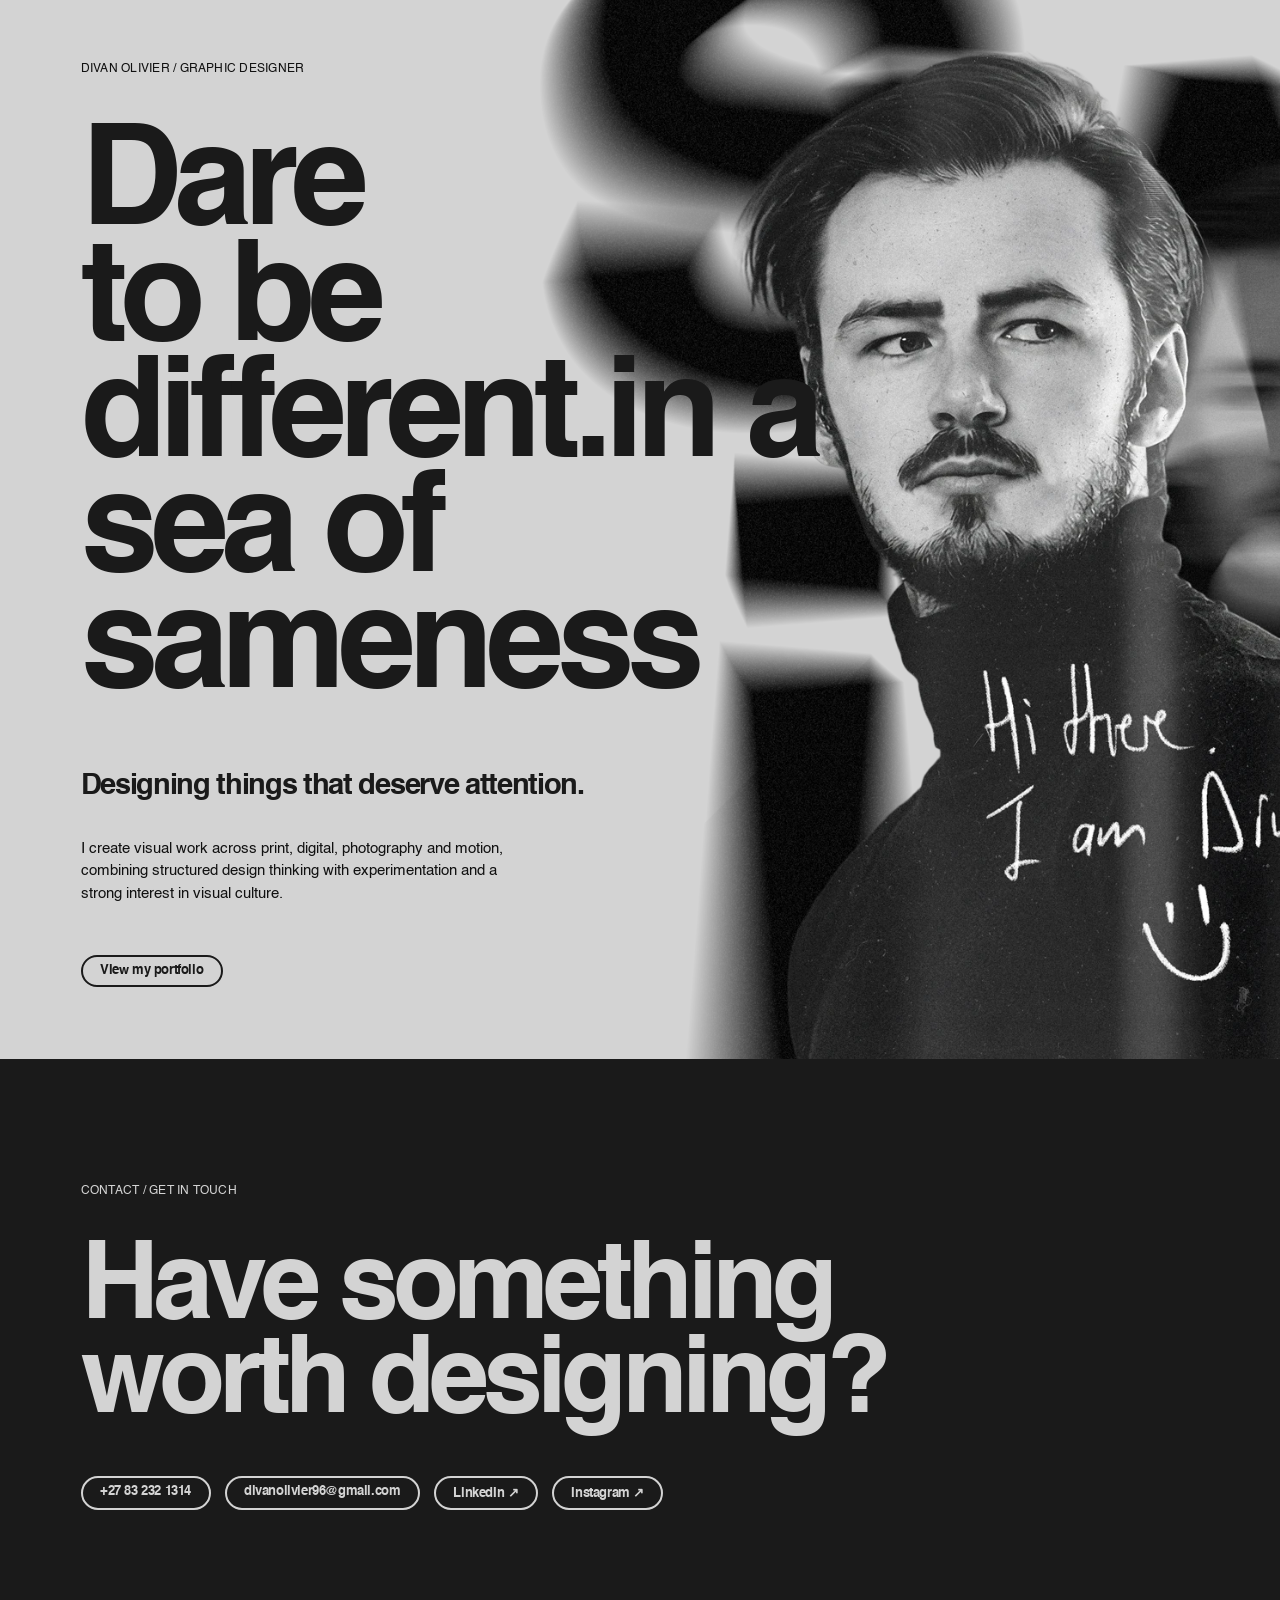
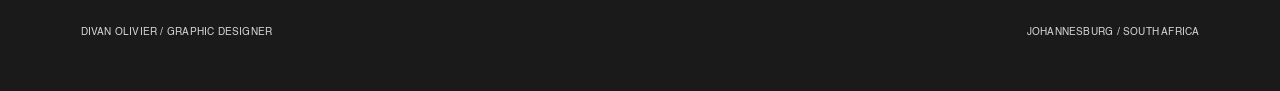
==== index.html @ 2a24aab9 "Add hidden headline message revealed by hover" ====
<!DOCTYPE html>
<html lang="en">
<head>
  <meta charset="UTF-8">
  <meta name="viewport" content="width=device-width, initial-scale=1.0">
  <title>Divan Olivier | Graphic Designer</title>
  <meta name="description" content="Divan Olivier is a graphic designer working across print, digital, photography and motion.">
  <link rel="stylesheet" href="style.css">
</head>
<body>
  <main>
    <section class="hero">
      <canvas class="hero-photo" role="img" aria-label="Portrait of Divan Olivier"></canvas>
      <div class="difference-lens" aria-hidden="true"></div>
      <div class="hero-content">
        <p class="eyebrow">DIVAN OLIVIER / GRAPHIC DESIGNER</p>
        <h1 class="headline-reveal">Dare<br>to be<br>different.<span class="hidden-phrase" aria-hidden="true">in a<br>sea of<br>sameness</span></h1>
        <h2>Designing things that deserve attention.</h2>
        <p class="intro">I create visual work across print, digital, photography and motion, combining structured design thinking with experimentation and a strong interest in visual culture.</p>
        <a class="pill" href="divan-portfolio.pdf" target="_blank" rel="noopener">View my portfolio</a>
      </div>
    </section>

    <section class="contact" aria-labelledby="contact-title">
      <p class="eyebrow">CONTACT / GET IN TOUCH</p>
      <h2 id="contact-title">Have something<br>worth designing?</h2>
      <div class="links">
        <a class="pill" href="tel:+27832321314">+27 83 232 1314</a>
        <a class="pill" href="mailto:divanolivier96@gmail.com">divanolivier96@gmail.com</a>
        <a class="pill" href="https://www.linkedin.com/in/divan-olivier-b3259116b/" target="_blank" rel="noopener">LinkedIn ↗</a>
        <a class="pill" href="https://www.instagram.com/official_divanolivier/" target="_blank" rel="noopener">Instagram ↗</a>
      </div>
      <p class="meta"><span>DIVAN OLIVIER / GRAPHIC DESIGNER</span><span>JOHANNESBURG / SOUTH AFRICA</span></p>
    </section>
  </main>
  <script src="script.js"></script>
</body>
</html>
---- style.css ----
@font-face{font-family:"Helvetica Local";src:url("Helvetica.ttf") format("truetype");font-weight:400;font-display:swap}
@font-face{font-family:"Helvetica Local";src:url("Helvetica-Bold.ttf") format("truetype");font-weight:700;font-display:swap}
@font-face{font-family:"Helvetica Local";src:url("helvetica-light-587ebe5a59211.ttf") format("truetype");font-weight:300;font-display:swap}
:root{--bg:#d3d3d3;--ink:#1a1a1a;--pad:6.3vw}
*{box-sizing:border-box;margin:0;padding:0}
body{background:var(--bg);color:var(--ink);font-family:"Helvetica Local",Helvetica,Arial,sans-serif;font-weight:400;overflow-x:hidden}

.eyebrow{font-size:clamp(11px,.95vw,19px);font-weight:300;letter-spacing:0;text-transform:uppercase}
h1,h2{font-weight:700;letter-spacing:-.05em}
.pill{display:inline-block;border:.2vw solid var(--ink);border-width:max(2px,.16vw);border-radius:99px;padding:.55em 1.3em;color:var(--ink);text-decoration:none;font-size:clamp(13px,1.05vw,21px);font-weight:700;letter-spacing:-.03em;transition:background .25s,color .25s}
.pill:hover{background:var(--ink);color:var(--bg)}

/* hero: type on the left, the photograph fills the right */
.hero{position:relative;min-height:100svh;overflow:hidden}
.hero-photo{position:absolute;inset:0;bottom:-1px;width:100%;height:calc(100% + 1px);display:block;object-fit:cover;object-position:right center;will-change:transform;user-select:none;pointer-events:none}
.hero-content{position:relative;z-index:2;display:flex;flex-direction:column;align-items:flex-start;padding:7vh var(--pad) 8vh;min-height:100svh}
.hero h1{margin-top:6vh;font-size:clamp(64px,10.9vw,240px);line-height:.83;letter-spacing:-.055em}
.hero h2{margin-top:7vh;font-size:clamp(20px,2.3vw,48px);letter-spacing:-.045em;line-height:1.05}
.intro{margin-top:4vh;max-width:36vw;font-size:clamp(13px,.95vw,19px);line-height:1.4;font-weight:300;letter-spacing:-.01em}
.hero .pill{margin-top:auto}

/* contact: same grey, same type, same pills */
.contact{position:relative;padding:14vh var(--pad) 6vh;display:flex;flex-direction:column;align-items:flex-start;gap:5vh;border-top:max(1px,.08vw) solid var(--ink)}
.contact h2{font-size:clamp(48px,8.4vw,190px);line-height:.88;letter-spacing:-.055em}
.links{display:flex;flex-wrap:wrap;gap:1.1vw}
.meta{display:flex;justify-content:space-between;gap:30px;width:100%;margin-top:8vh;font-size:clamp(10px,.8vw,15px);font-weight:300;letter-spacing:.02em}

@media(max-width:800px){
  :root{--pad:7vw}
  .hero{
    min-height:0;
    display:flex;
    flex-direction:column;
  }
  .hero-content{
    order:1;
    min-height:0;
    padding:5svh var(--pad) 6svh;
    background:#1a1a1a;
    color:#d3d3d3;
  }
  .hero-photo{
    position:relative;
    order:2;
    inset:auto;
    display:block;
    width:100%;
    height:75vw;
    min-height:0;
    max-height:none;
    aspect-ratio:auto;
    object-fit:cover;
    object-position:66% center;
    transform:none !important;
  }
  .hero h1{
    font-size:17vw;
    line-height:.86;
    margin-top:3svh;
  }
  .hero h2{
    font-size:5.4vw;
    line-height:1.08;
    margin-top:3.5svh;
    max-width:82vw;
  }
  .intro{
    max-width:84vw;
    font-size:15px !important;
    line-height:1.45 !important;
    margin-top:2.5svh;
  }
  .hero .pill{
    margin-top:3svh !important;
    margin-bottom:0;
    border-color:#d3d3d3;
    color:#d3d3d3;
    background:transparent;
  }
  .hero-content .eyebrow,
  .hero-content .intro{
    color:#d3d3d3 !important;
  }
  .hero-content .pill:hover{
    background:#d3d3d3;
    color:#1a1a1a;
  }
  .links{flex-direction:column;align-items:flex-start;gap:10px}
  .meta{flex-direction:column;gap:8px}
  .contact{
    padding-top:11vh;
    gap:4vh;
    background:#1a1a1a;
    color:#d3d3d3;
    border-top-color:#d3d3d3;
  }
  .contact h2{font-size:15vw;line-height:.9}
  .contact .pill{
    font-size:14px;
    border-color:#d3d3d3;
    color:#d3d3d3;
    background:transparent;
  }
  .contact .eyebrow,
  .contact .meta,
  .contact .meta span{
    color:#d3d3d3 !important;
  }
  .contact .pill:hover{
    background:#d3d3d3;
    color:#1a1a1a;
  }
}
@media(prefers-reduced-motion:reduce){*{transition:none!important}}

/* ---------- clearer small text ---------- */
.eyebrow,
.intro,
.meta,
.meta span{
  font-weight:400 !important;      /* regular weight instead of Light */
  color:#111 !important;           /* slightly darker for contrast on the grey */
  -webkit-font-smoothing:antialiased;
  text-rendering:optimizeLegibility;
}
.intro{
  font-size:clamp(15px,1.15vw,23px) !important;
  line-height:1.5 !important;
  letter-spacing:0 !important;
}
.eyebrow,
.meta{
  letter-spacing:.02em !important;
}

/* ---------- fixed gap between the intro paragraph and the portfolio button ---------- */
.hero-content .pill,
.hero .pill{
  margin-top:clamp(28px,5.5vh,64px) !important;   /* the space above the button */
}
.hero-content .intro,
.hero .intro{
  margin-bottom:0 !important;
}


/* ---------- desktop contact inversion ---------- */
.contact{
  background:#1a1a1a;
  color:#d3d3d3;
  border-top:0;
}
.contact .eyebrow,
.contact .meta,
.contact .meta span{
  color:#d3d3d3 !important;
}
.contact .pill{
  border-color:#d3d3d3;
  color:#d3d3d3;
  background:transparent;
}
.contact .pill:hover{
  background:#d3d3d3;
  color:#1a1a1a;
}


/* ---------- subtle cursor difference lens ---------- */
.difference-lens{
  position:fixed;
  z-index:3;
  width:clamp(140px,12vw,230px);
  height:clamp(140px,12vw,230px);
  border-radius:50%;
  pointer-events:none;
  opacity:0;
  transform:translate(-50%,-50%) scale(.92);
  background:rgba(255,255,255,.9);
  mix-blend-mode:difference;
  filter:blur(18px);
  transition:opacity .25s ease,transform .35s ease;
  will-change:left,top,transform,opacity;
}
.hero:hover .difference-lens{
  opacity:.72;
  transform:translate(-50%,-50%) scale(1);
}
@media(max-width:800px){
  .difference-lens{display:none}
}
@media(prefers-reduced-motion:reduce){
  .difference-lens{display:none}
}

/* ---------- context-sensitive designer cursors ---------- */
@media (pointer:fine) and (prefers-reduced-motion:no-preference){
  html, body{
    cursor:url("data:image/svg+xml,%3Csvg xmlns='http://www.w3.org/2000/svg' width='32' height='32' viewBox='0 0 32 32'%3E%3Ccircle cx='16' cy='16' r='9' fill='none' stroke='%231a1a1a' stroke-width='2'/%3E%3Ccircle cx='16' cy='16' r='2' fill='%231a1a1a'/%3E%3C/svg%3E") 16 16, auto;
  }

  .hero, .hero a, .hero button, .hero .pill{
    cursor:url("data:image/svg+xml,%3Csvg xmlns='http://www.w3.org/2000/svg' width='32' height='32' viewBox='0 0 32 32'%3E%3Ccircle cx='16' cy='16' r='9' fill='none' stroke='%231a1a1a' stroke-width='2'/%3E%3Ccircle cx='16' cy='16' r='2' fill='%231a1a1a'/%3E%3C/svg%3E") 16 16, auto;
  }

  .contact, .contact a, .contact button, .contact .pill{
    cursor:url("data:image/svg+xml,%3Csvg xmlns='http://www.w3.org/2000/svg' width='32' height='32' viewBox='0 0 32 32'%3E%3Cpath d='M3 3L9 25L13 17L21 13L3 3Z' fill='%23ffffff' stroke='%23ffffff' stroke-width='1.5' stroke-linejoin='round'/%3E%3Cpath d='M13 17L18 23' fill='none' stroke='%231a1a1a' stroke-width='1.5'/%3E%3C/svg%3E") 3 3, auto;
  }
}

@media(max-width:800px){
  .hero, .contact, .hero a, .contact a, .hero button, .contact button, .hero .pill, .contact .pill{
    cursor:auto;
  }
}
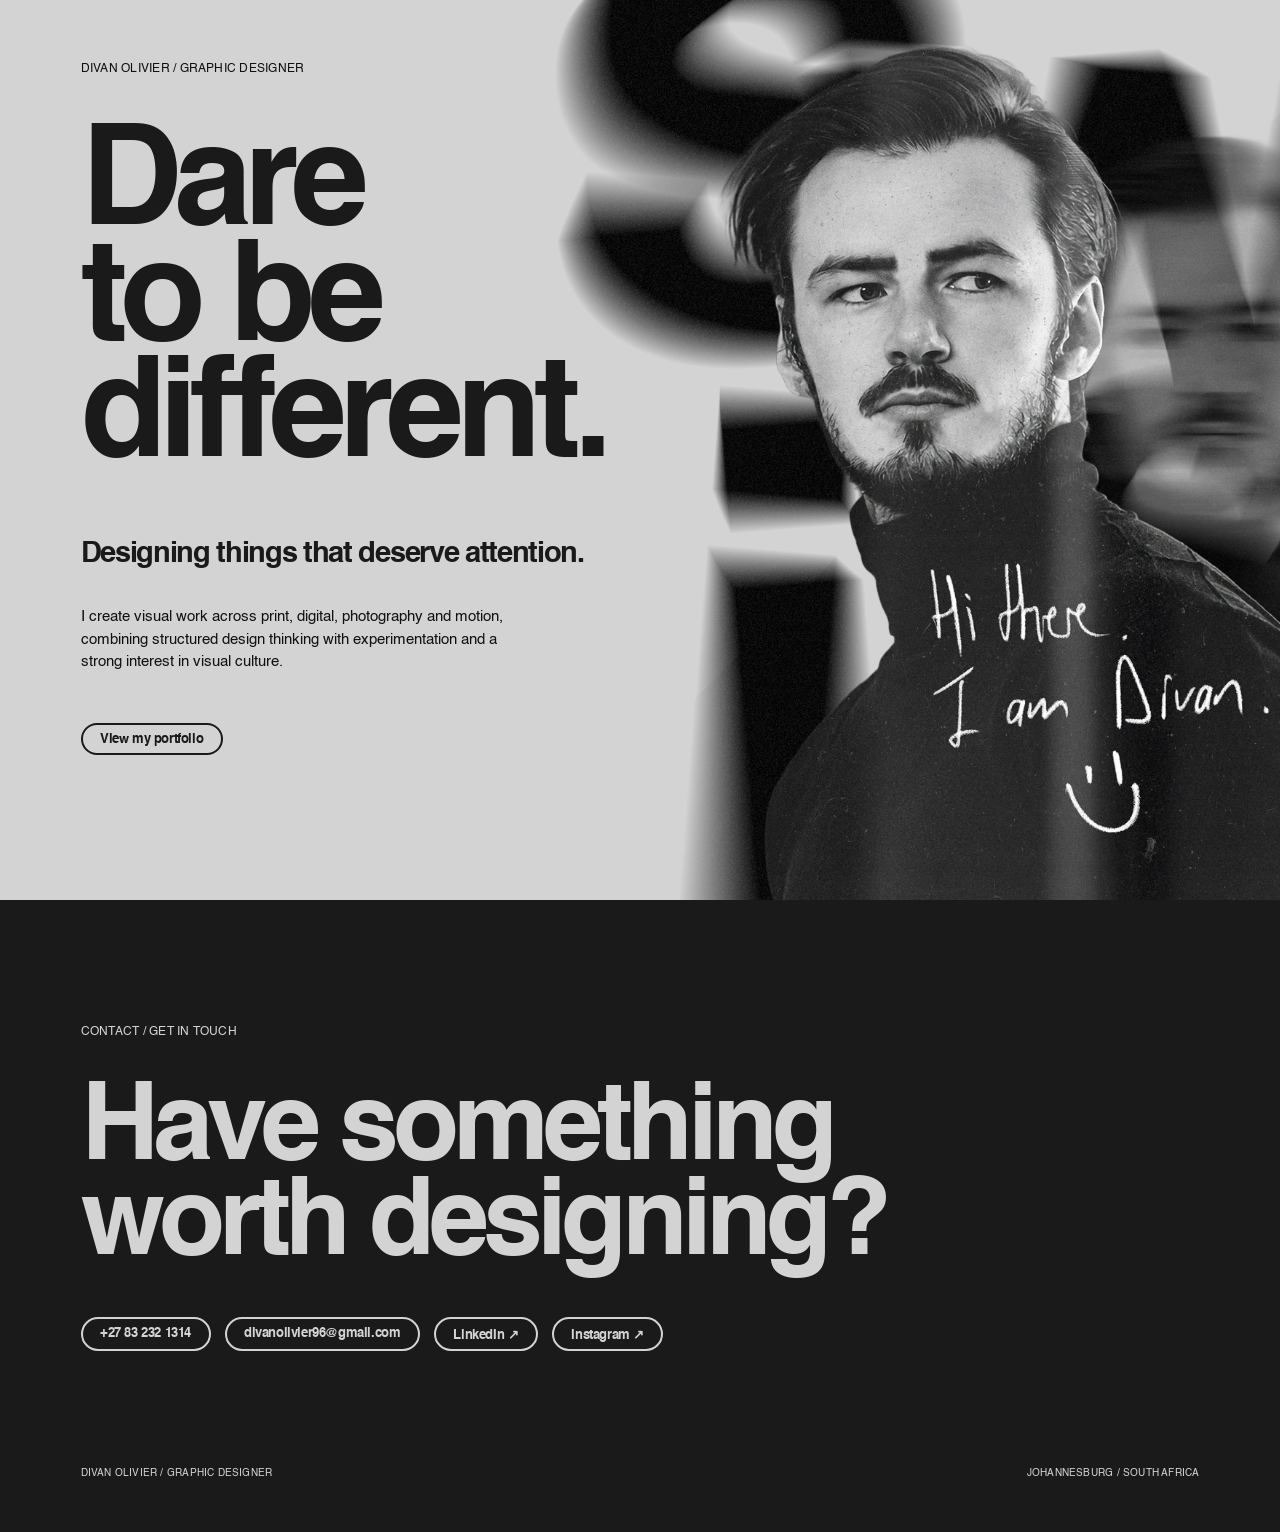
==== commit a177b455: "Separate headline and hidden reveal text" ====
--- a/index.html
+++ b/index.html
@@ -14,7 +14,7 @@
       <div class="difference-lens" aria-hidden="true"></div>
       <div class="hero-content">
         <p class="eyebrow">DIVAN OLIVIER / GRAPHIC DESIGNER</p>
-        <h1 class="headline-reveal">Dare<br>to be<br>different.<span class="hidden-phrase" aria-hidden="true">in a<br>sea of<br>sameness</span></h1>
+        <h1 class="headline-reveal"><span class="headline-main">Dare<br>to be<br>different.</span><span class="hidden-phrase" aria-hidden="true">in a<br>sea of<br>sameness</span></h1>
         <h2>Designing things that deserve attention.</h2>
         <p class="intro">I create visual work across print, digital, photography and motion, combining structured design thinking with experimentation and a strong interest in visual culture.</p>
         <a class="pill" href="divan-portfolio.pdf" target="_blank" rel="noopener">View my portfolio</a>
--- a/style.css
+++ b/style.css
@@ -213,3 +213,28 @@
     cursor:auto;
   }
 }
+
+
+/* ---------- hidden headline message ---------- */
+.headline-reveal{position:relative;isolation:isolate}
+.hidden-phrase{
+  position:absolute;
+  inset:0;
+  z-index:1;
+  color:#d3d3d3;
+  font:inherit;
+  line-height:inherit;
+  letter-spacing:inherit;
+  pointer-events:none;
+  text-align:left;
+  clip-path:circle(0px at 50% 50%);
+  -webkit-clip-path:circle(0px at 50% 50%);
+}
+@media(max-width:800px){.hidden-phrase{display:none}}
+
+/* Portfolio button switches from the brush to the Pen Tool cursor */
+@media (pointer:fine) and (prefers-reduced-motion:no-preference){
+  .hero .pill{
+    cursor:url("data:image/svg+xml,%3Csvg xmlns='http://www.w3.org/2000/svg' width='32' height='32' viewBox='0 0 32 32'%3E%3Cpath d='M3 3L9 25L13 17L21 13L3 3Z' fill='%231a1a1a' stroke='%231a1a1a' stroke-width='1.5' stroke-linejoin='round'/%3E%3Cpath d='M13 17L18 23' fill='none' stroke='%23d3d3d3' stroke-width='1.5'/%3E%3C/svg%3E") 3 3, auto;
+  }
+}
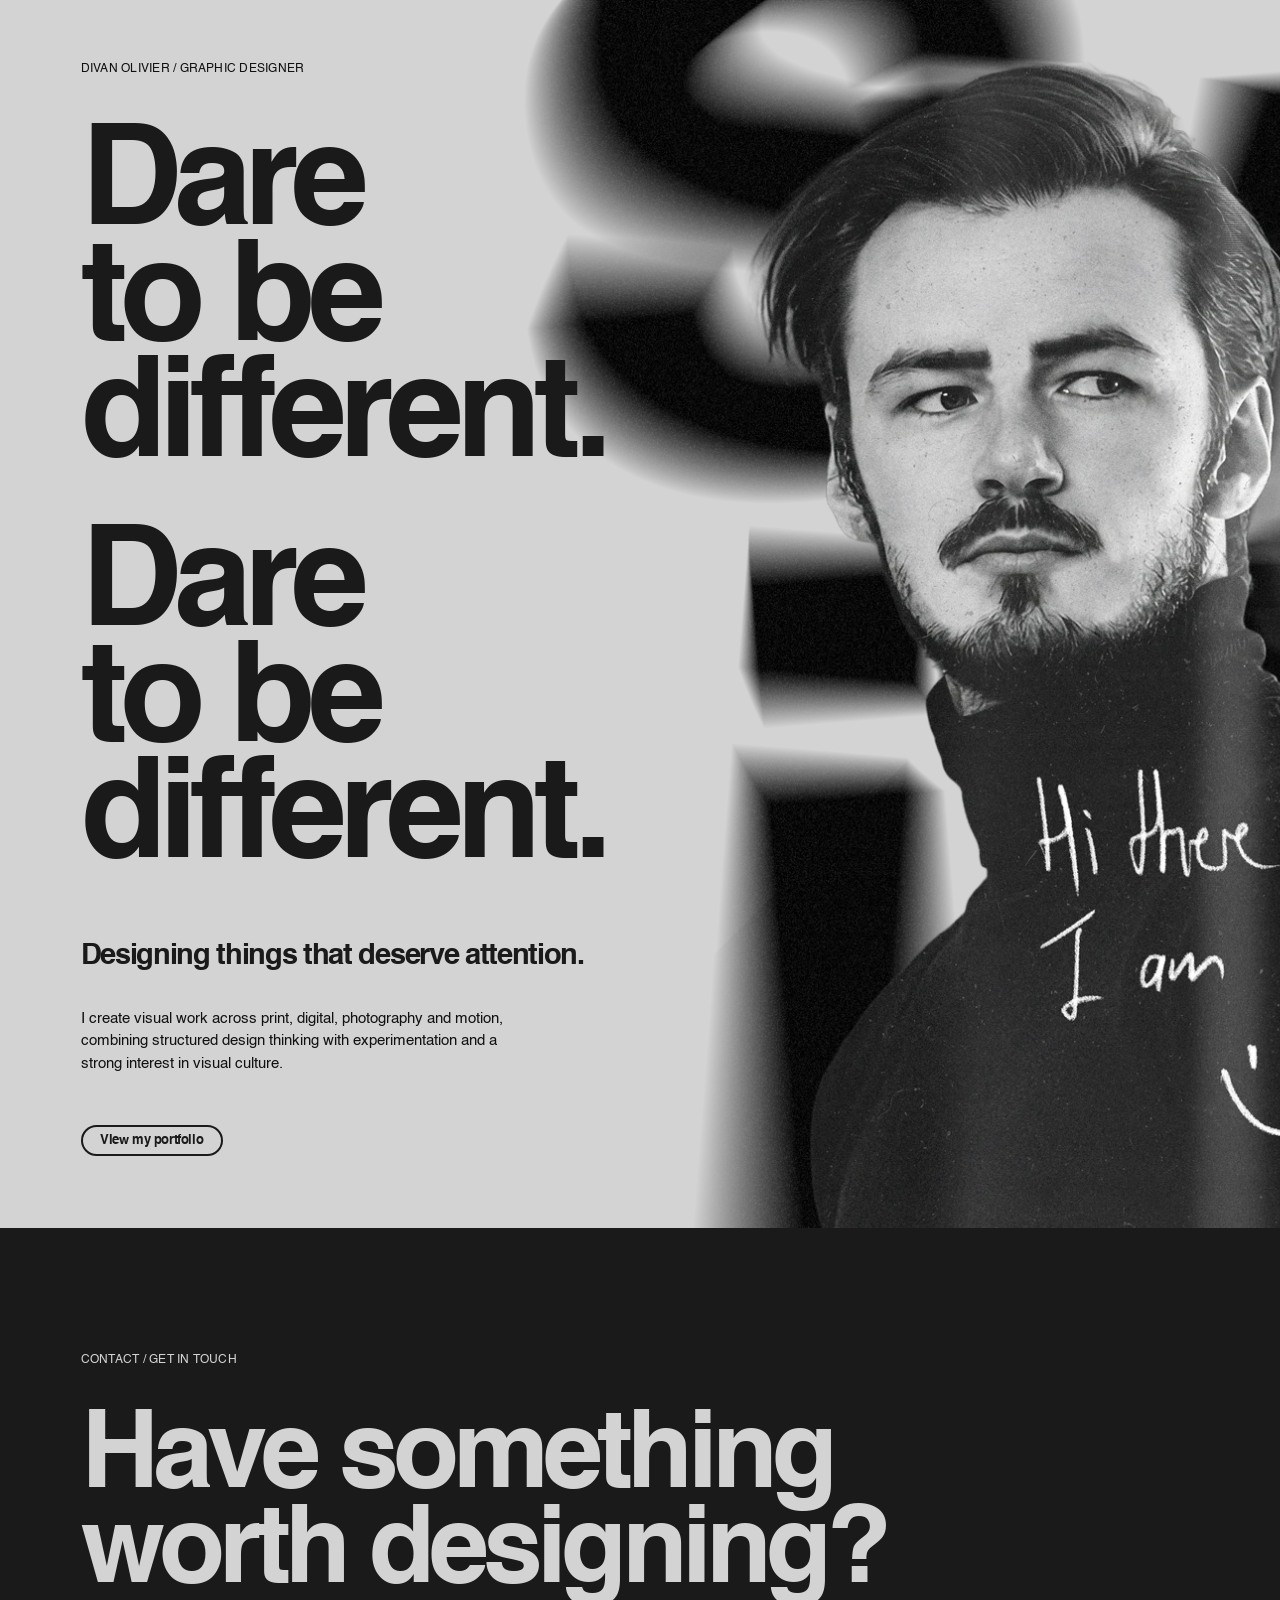
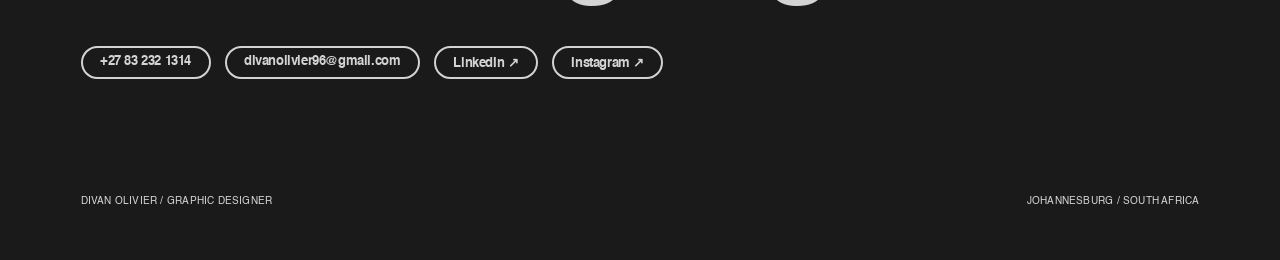
==== commit 83279a23: "Add dedicated mobile headline" ====
--- a/index.html
+++ b/index.html
@@ -14,7 +14,7 @@
       <div class="difference-lens" aria-hidden="true"></div>
       <div class="hero-content">
         <p class="eyebrow">DIVAN OLIVIER / GRAPHIC DESIGNER</p>
-        <h1 class="headline-reveal"><span class="headline-main">Dare<br>to be<br>different.</span><span class="hidden-phrase" aria-hidden="true">in a<br>sea of<br>sameness</span></h1>
+        <h1 class="headline-reveal"><span class="headline-main">Dare<br>to be<br>different.</span><span class="hidden-phrase" aria-hidden="true">In a<br>sea of<br>sameness</span></h1><h1 class="mobile-headline" aria-hidden="true">Dare<br>to be<br>different.</h1>
         <h2>Designing things that deserve attention.</h2>
         <p class="intro">I create visual work across print, digital, photography and motion, combining structured design thinking with experimentation and a strong interest in visual culture.</p>
         <a class="pill" href="divan-portfolio.pdf" target="_blank" rel="noopener">View my portfolio</a>
@@ -36,3 +36,4 @@
   <script src="script.js"></script>
 </body>
 </html>
+
--- a/style.css
+++ b/style.css
@@ -35,9 +35,9 @@
   .hero-content{
     order:1;
     min-height:0;
-    padding:5svh var(--pad) 6svh;
+    padding:4.5svh var(--pad) 5svh;
     background:#1a1a1a;
-    color:#d3d3d3;
+    color:#1a1a1a;
   }
   .hero-photo{
     position:relative;
@@ -77,6 +77,10 @@
     color:#d3d3d3;
     background:transparent;
   }
+  .hero h1,
+  .hero-content .headline-main{
+    color:#d3d3d3 !important;
+  }
   .hero-content .eyebrow,
   .hero-content .intro{
     color:#d3d3d3 !important;
@@ -88,8 +92,8 @@
   .links{flex-direction:column;align-items:flex-start;gap:10px}
   .meta{flex-direction:column;gap:8px}
   .contact{
-    padding-top:11vh;
-    gap:4vh;
+    padding-top:9vh;
+    gap:3.5vh;
     background:#1a1a1a;
     color:#d3d3d3;
     border-top-color:#d3d3d3;
@@ -215,13 +219,24 @@
 }
 
 
-/* ---------- hidden headline message ---------- */
-.headline-reveal{position:relative;isolation:isolate}
+/* ---------- localized headline reveal ---------- */
+.headline-reveal{
+  position:relative;
+  isolation:isolate;
+}
+.headline-reveal .headline-main{
+  position:relative;
+  z-index:2;
+  display:block;
+  color:#1a1a1a;
+  transition:none;
+}
 .hidden-phrase{
   position:absolute;
   inset:0;
   z-index:1;
-  color:#d3d3d3;
+  display:block;
+  color:#1a1a1a;
   font:inherit;
   line-height:inherit;
   letter-spacing:inherit;
@@ -230,11 +245,47 @@
   clip-path:circle(0px at 50% 50%);
   -webkit-clip-path:circle(0px at 50% 50%);
 }
-@media(max-width:800px){.hidden-phrase{display:none}}
+@media(max-width:800px){
+  .hidden-phrase{display:none}
+}
+
 
 /* Portfolio button switches from the brush to the Pen Tool cursor */
 @media (pointer:fine) and (prefers-reduced-motion:no-preference){
   .hero .pill{
-    cursor:url("data:image/svg+xml,%3Csvg xmlns='http://www.w3.org/2000/svg' width='32' height='32' viewBox='0 0 32 32'%3E%3Cpath d='M3 3L9 25L13 17L21 13L3 3Z' fill='%231a1a1a' stroke='%231a1a1a' stroke-width='1.5' stroke-linejoin='round'/%3E%3Cpath d='M13 17L18 23' fill='none' stroke='%23d3d3d3' stroke-width='1.5'/%3E%3C/svg%3E") 3 3, auto;
-  }
-}
+    cursor:url("data:image/svg+xml,%3Csvg xmlns='http://www.w3.org/2000/svg' width='32' height='32' viewBox='0 0 32 32'%3E%3Cpath d='M3 3L9 25L13 17L21 13L3 3Z' fill='%23ffffff' stroke='%23ffffff' stroke-width='1.5' stroke-linejoin='round'/%3E%3Cpath d='M13 17L18 23' fill='none' stroke='%231a1a1a' stroke-width='1.5'/%3E%3C/svg%3E") 3 3, auto;
+  }
+}
+
+/* Mobile headline visibility fix */
+@media(max-width:800px){
+  .hero-content .headline-reveal{
+    position:relative !important;
+    z-index:10 !important;
+    display:block !important;
+    visibility:visible !important;
+    opacity:1 !important;
+    color:#d3d3d3 !important;
+  }
+  .hero-content .headline-reveal .headline-main{
+    position:relative !important;
+    z-index:11 !important;
+    display:block !important;
+    visibility:visible !important;
+    opacity:1 !important;
+    color:#d3d3d3 !important;
+    -webkit-mask-image:none !important;
+    mask-image:none !important;
+  }
+}
+
+/* Mobile spacing refinement */
+@media(max-width:800px){
+  .hero-content .pill,
+  .hero .pill{
+    margin-top:2.5svh !important;
+  }
+  .hero h2{margin-top:3svh}
+  .intro{margin-top:2.25svh}
+  .contact{padding-top:9vh;gap:3.5vh}
+}
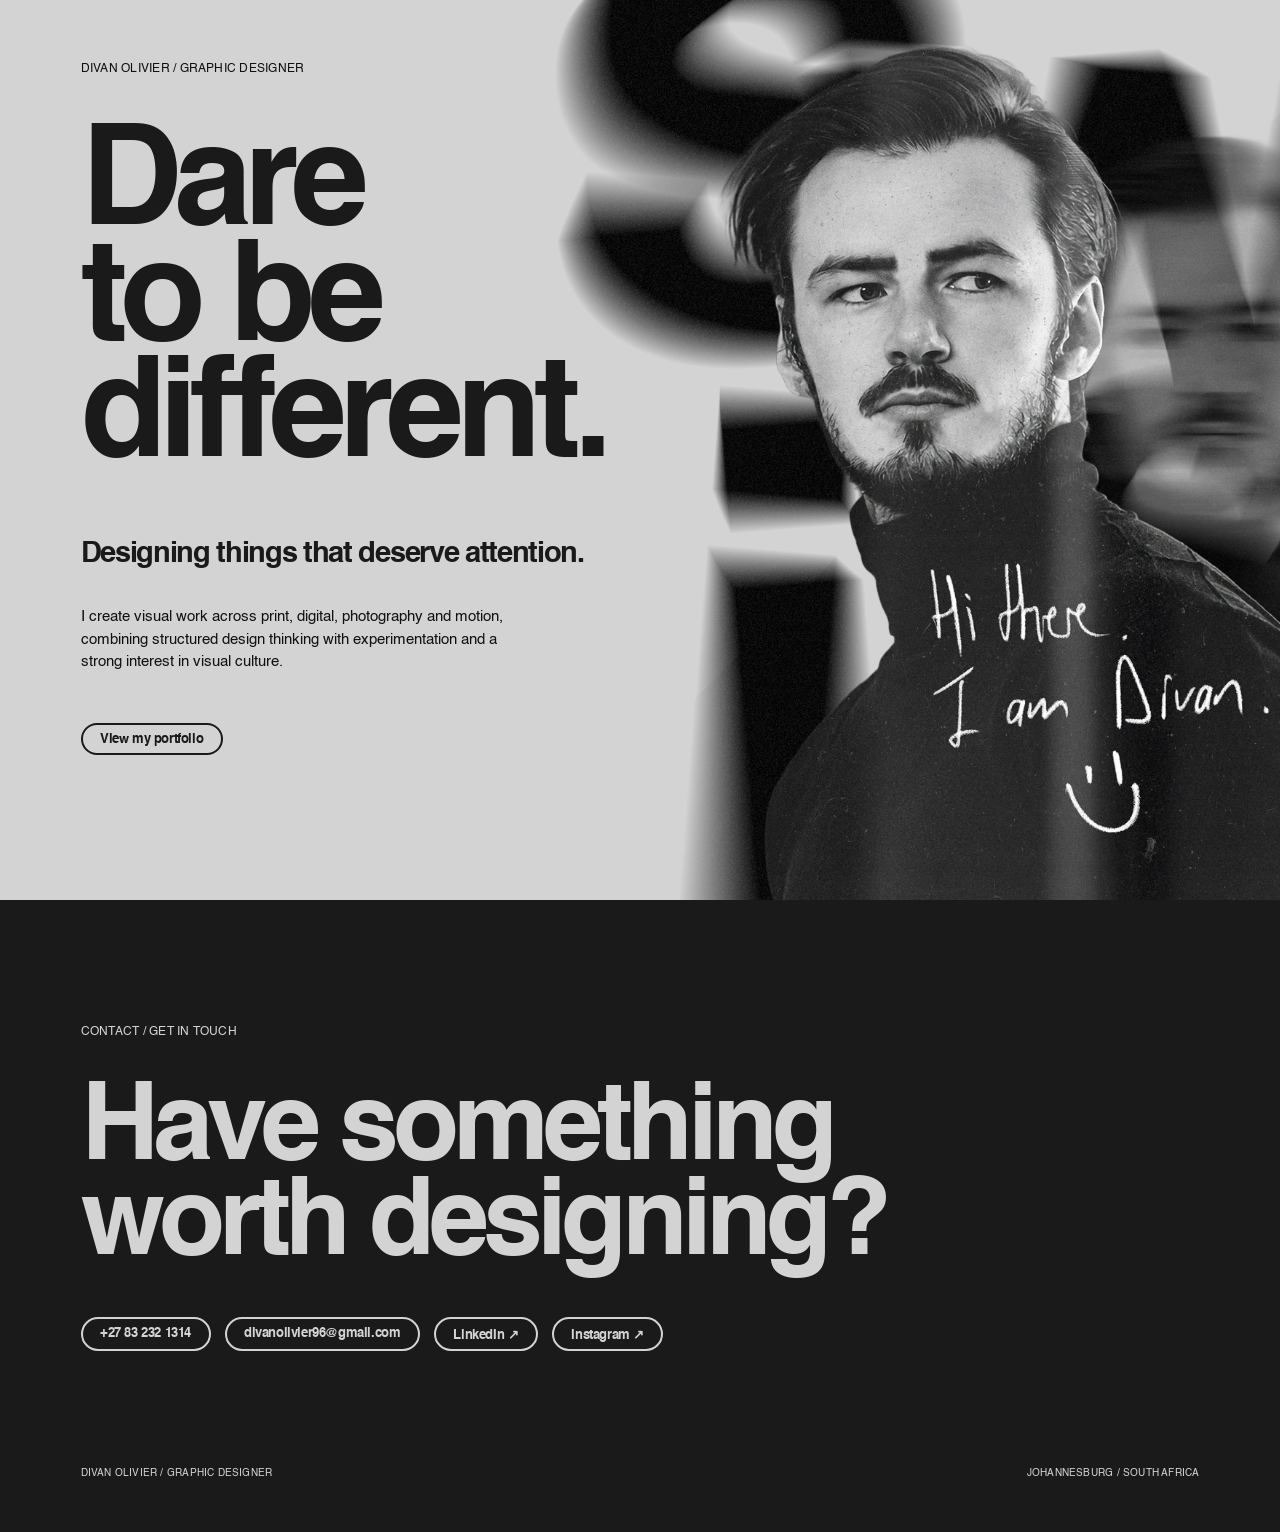
==== commit c9162914: "Restore clean mobile header structure" ====
--- a/index.html
+++ b/index.html
@@ -14,7 +14,7 @@
       <div class="difference-lens" aria-hidden="true"></div>
       <div class="hero-content">
         <p class="eyebrow">DIVAN OLIVIER / GRAPHIC DESIGNER</p>
-        <h1 class="headline-reveal"><span class="headline-main">Dare<br>to be<br>different.</span><span class="hidden-phrase" aria-hidden="true">In a<br>sea of<br>sameness</span></h1><h1 class="mobile-headline" aria-hidden="true">Dare<br>to be<br>different.</h1>
+        <h1 class="headline-reveal"><span class="headline-main">Dare<br>to be<br>different.</span><span class="hidden-phrase" aria-hidden="true">In a<br>sea of<br>sameness</span></h1>
         <h2>Designing things that deserve attention.</h2>
         <p class="intro">I create visual work across print, digital, photography and motion, combining structured design thinking with experimentation and a strong interest in visual culture.</p>
         <a class="pill" href="divan-portfolio.pdf" target="_blank" rel="noopener">View my portfolio</a>
--- a/style.css
+++ b/style.css
@@ -289,3 +289,48 @@
   .intro{margin-top:2.25svh}
   .contact{padding-top:9vh;gap:3.5vh}
 }
+
+/* Dedicated mobile headline fallback */
+.mobile-headline{display:none}
+@media(max-width:800px){
+  .hero-content .headline-reveal{display:none !important}
+  .hero-content .mobile-headline{
+    display:block !important;
+    position:relative !important;
+    z-index:20 !important;
+    width:100% !important;
+    height:auto !important;
+    min-height:0 !important;
+    margin-top:3svh !important;
+    font-size:17vw !important;
+    line-height:.86 !important;
+    letter-spacing:-.055em !important;
+    font-weight:700 !important;
+    color:#d3d3d3 !important;
+    opacity:1 !important;
+    visibility:visible !important;
+  }
+}
+
+/* Mobile hero type rebuilt without the hidden desktop headline */
+@media(max-width:800px){
+  .hero-content .headline-reveal,
+  .hero-content .mobile-headline{
+    display:none !important;
+  }
+  .hero h2{
+    margin-top:3svh !important;
+    position:relative;
+  }
+  .hero h2::before{
+    content:"Dare\\A to be\\A different.";
+    white-space:pre;
+    display:block;
+    margin:0 0 3.5svh 0;
+    font-size:17vw;
+    line-height:.86;
+    letter-spacing:-.055em;
+    font-weight:700;
+    color:#d3d3d3;
+  }
+}
